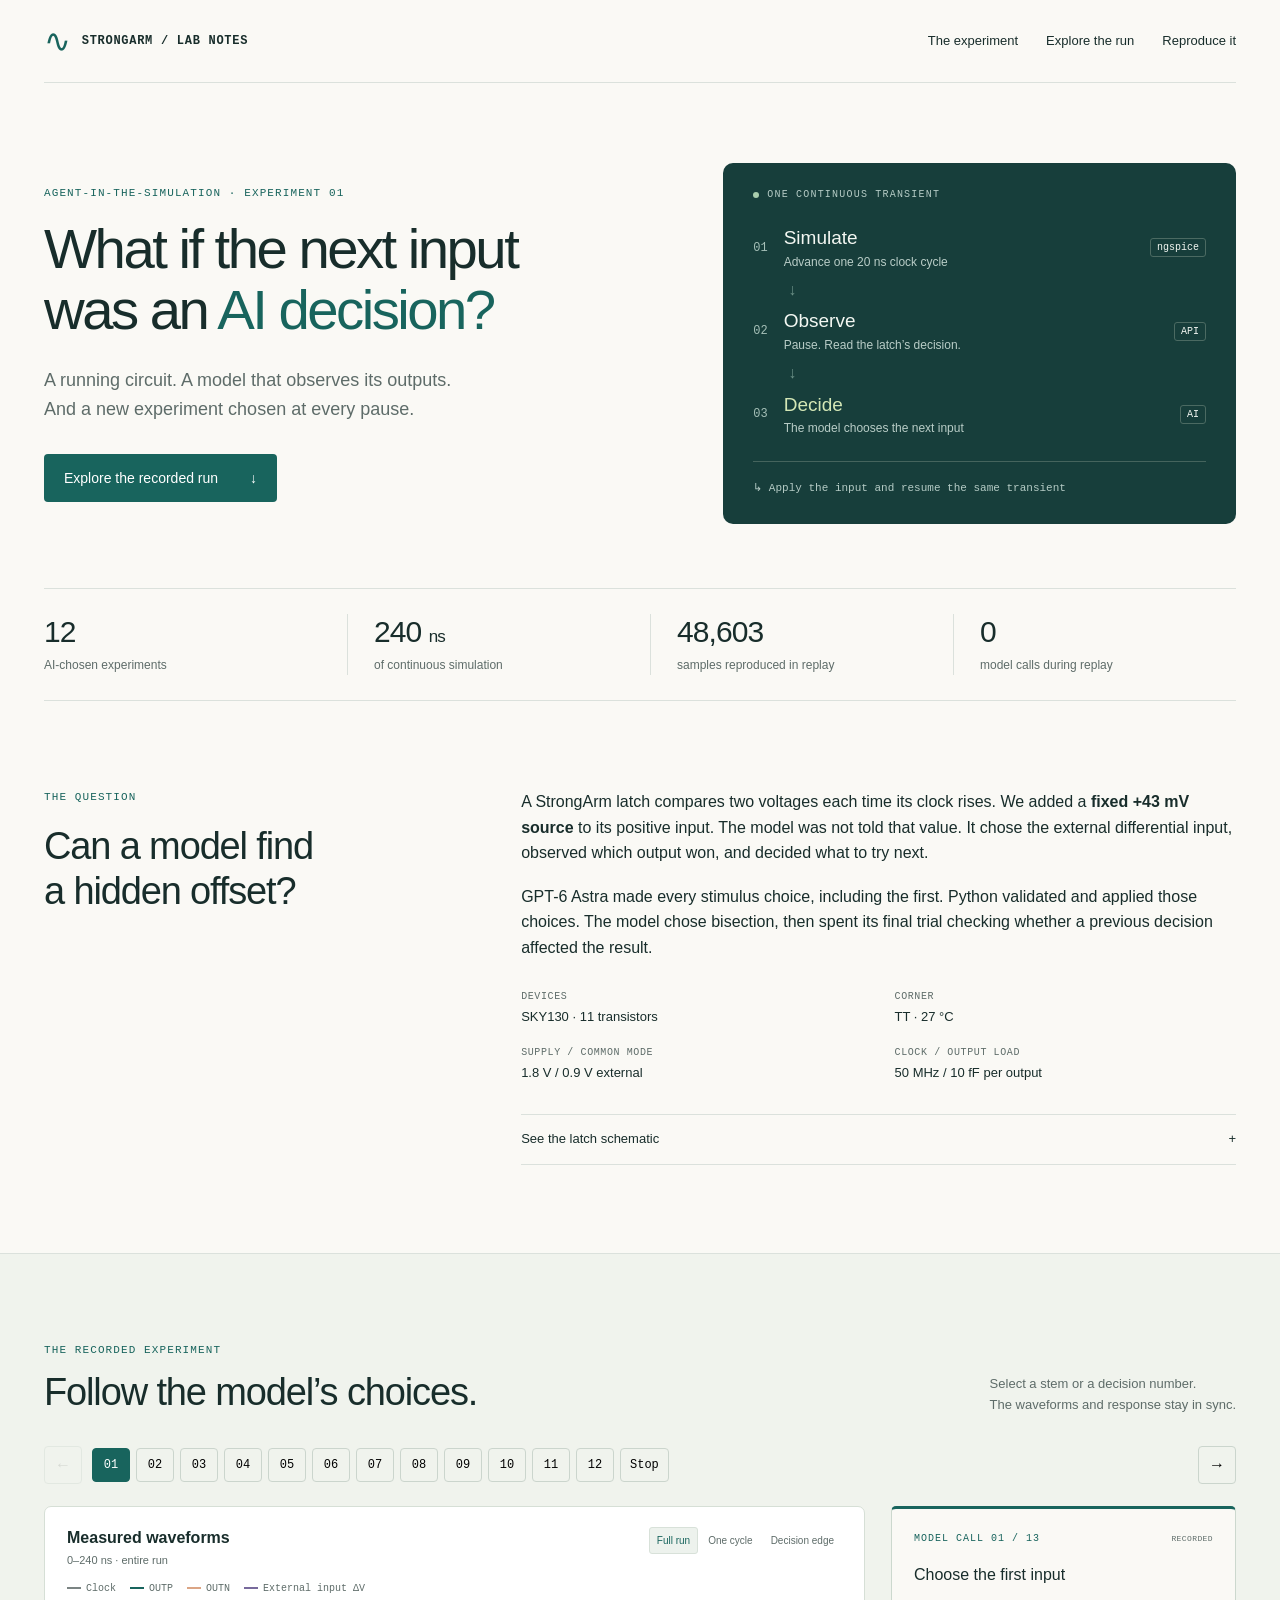
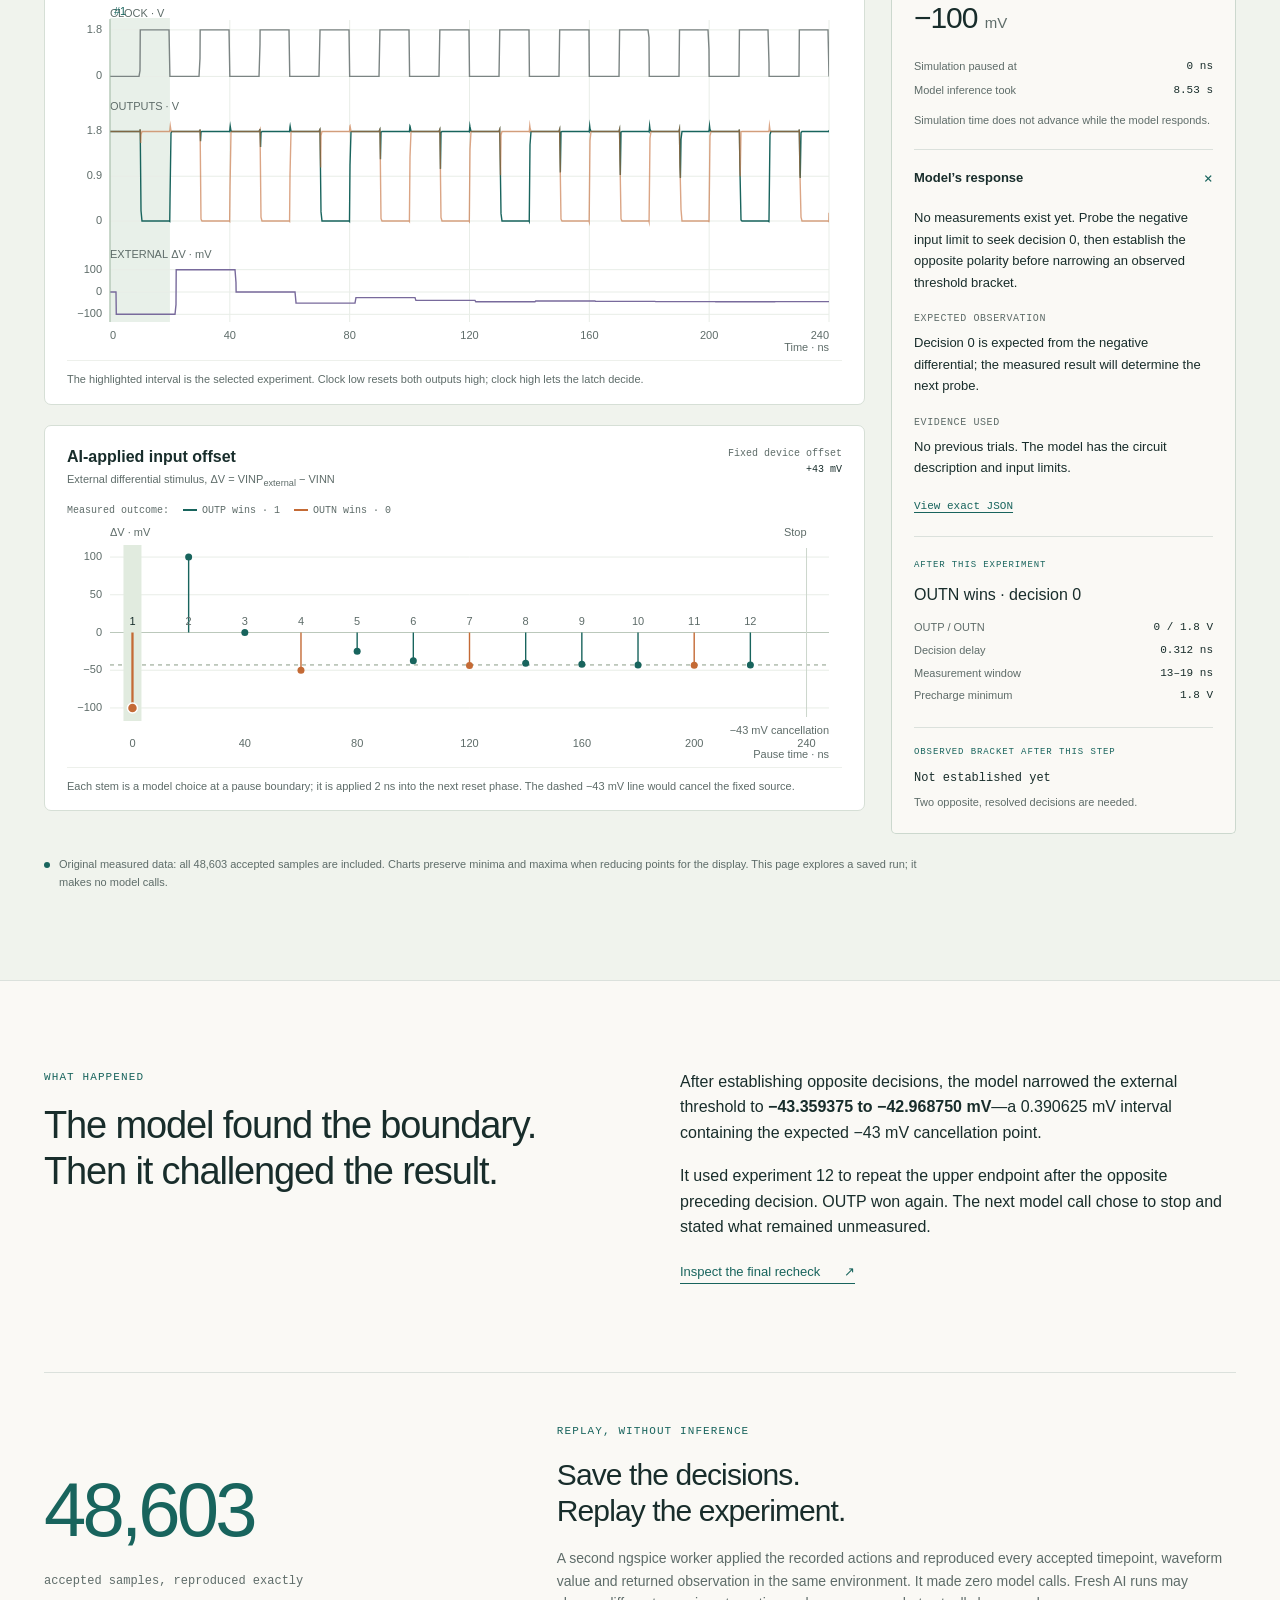
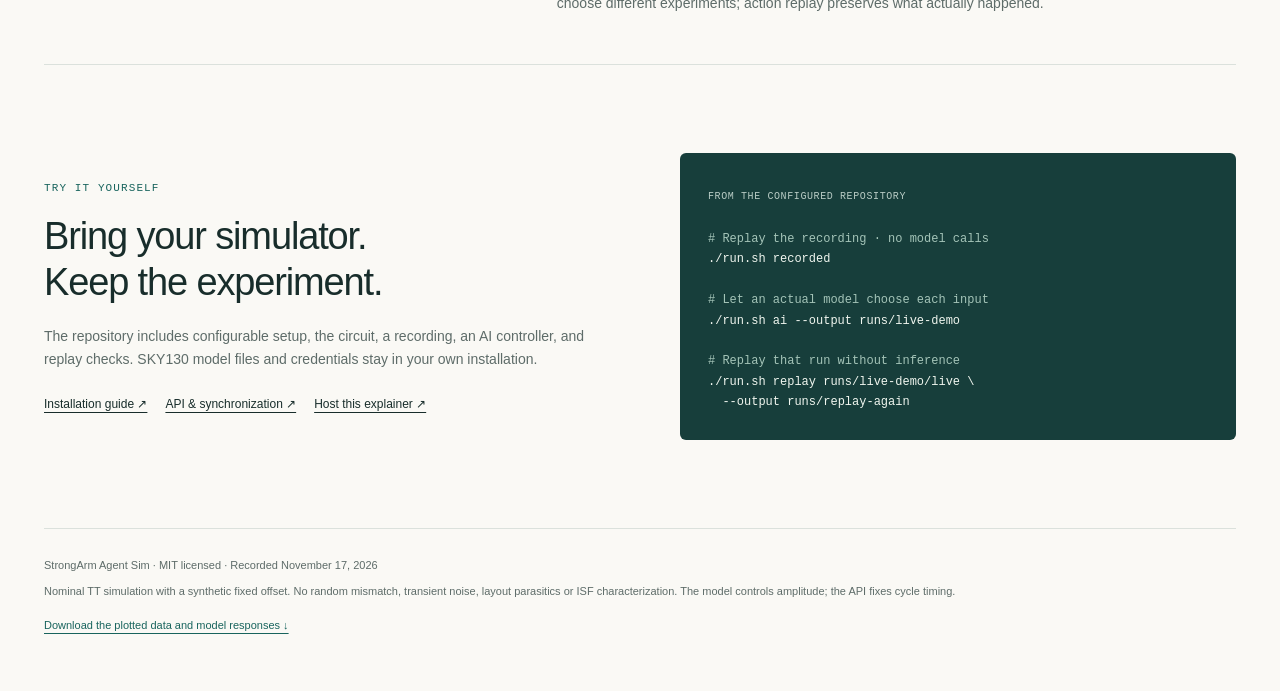
==== docs/index.html @ ea8eba16 "Add interactive GitHub Pages explainer for recorded AI experiment" ====
<!doctype html>
<html lang="en">
<head>
  <meta charset="utf-8">
  <meta name="viewport" content="width=device-width, initial-scale=1">
  <meta name="description" content="Explore a real AI-in-the-simulation experiment: a model chooses inputs for a SKY130 StrongArm latch, observes its outputs, and records every decision for exact replay.">
  <meta name="theme-color" content="#173e3b">
  <title>An agent inside the simulation · StrongArm experiment</title>
  <link rel="icon" href="data:,">
  <link rel="stylesheet" href="assets/explainer.css">
  <script defer src="assets/experiment.js"></script>
  <script defer src="assets/explainer.js"></script>
</head>
<body>
<a class="skip-link" href="#explore">Skip to the experiment</a>
<header class="masthead wrap">
  <a class="wordmark" href="#top"><span class="wordmark-symbol" aria-hidden="true">∿</span> STRONGARM / LAB NOTES</a>
  <nav aria-label="Main"><a href="#experiment">The experiment</a><a href="#explore">Explore the run</a><a href="#reproduce">Reproduce it</a></nav>
</header>
<main id="top">
  <section class="hero wrap" aria-labelledby="title">
    <div class="hero-copy">
      <p class="eyebrow">AGENT-IN-THE-SIMULATION · EXPERIMENT 01</p>
      <h1 id="title">What if the next input <br>was an <em>AI decision?</em></h1>
      <p class="lede">A running circuit. A model that observes its outputs.<br class="wide-only"> And a new experiment chosen at every pause.</p>
      <a class="button primary" href="#explore">Explore the recorded run <span aria-hidden="true">↓</span></a>
    </div>
    <figure class="loop-figure" aria-label="The experiment loop: simulate one clock cycle, observe the outputs, ask the AI for the next input, then resume the same simulation.">
      <div class="loop-top"><span class="dot"></span> ONE CONTINUOUS TRANSIENT</div>
      <div class="loop-node"><span class="step-number">01</span><div><strong>Simulate</strong><span>Advance one 20 ns clock cycle</span></div><span class="node-tag">ngspice</span></div>
      <div class="loop-connector" aria-hidden="true">↓</div>
      <div class="loop-node"><span class="step-number">02</span><div><strong>Observe</strong><span>Pause. Read the latch’s decision.</span></div><span class="node-tag">API</span></div>
      <div class="loop-connector" aria-hidden="true">↓</div>
      <div class="loop-node model-node"><span class="step-number">03</span><div><strong>Decide</strong><span>The model chooses the next input</span></div><span class="node-tag">AI</span></div>
      <div class="loop-return">↳ Apply the input and resume the same transient</div>
    </figure>
  </section>
  <div class="facts wrap" aria-label="Recorded experiment results">
    <div><strong>12</strong><span>AI-chosen experiments</span></div>
    <div><strong>240 <small>ns</small></strong><span>of continuous simulation</span></div>
    <div><strong>48,603</strong><span>samples reproduced in replay</span></div>
    <div><strong>0</strong><span>model calls during replay</span></div>
  </div>

  <section class="intro wrap section" id="experiment" aria-labelledby="experiment-title">
    <div><p class="eyebrow">THE QUESTION</p><h2 id="experiment-title">Can a model find <br>a hidden offset?</h2></div>
    <div class="intro-body">
      <p>A StrongArm latch compares two voltages each time its clock rises. We added a <strong>fixed +43 mV source</strong> to its positive input. The model was not told that value. It chose the external differential input, observed which output won, and decided what to try next.</p>
      <p>GPT-6 Astra made every stimulus choice, including the first. Python validated and applied those choices. The model chose bisection, then spent its final trial checking whether a previous decision affected the result.</p>
      <dl class="conditions"><div><dt>Devices</dt><dd>SKY130 · 11 transistors</dd></div><div><dt>Corner</dt><dd>TT · 27 °C</dd></div><div><dt>Supply / common mode</dt><dd>1.8 V / 0.9 V external</dd></div><div><dt>Clock / output load</dt><dd>50 MHz / 10 fF per output</dd></div></dl>
      <details class="circuit-disclosure"><summary>See the latch schematic <span aria-hidden="true">+</span></summary><img src="circuit.png" alt="The 11-transistor SKY130 StrongArm latch: differential input pair, clocked tail, cross-coupled regenerative devices and four precharge transistors." loading="lazy" width="1800" height="1178"><p class="caption">The +43 mV series source is added outside this core, at its positive input. It raises the actual input-pair common mode by 21.5 mV.</p></details>
    </div>
  </section>

  <section class="explorer section" id="explore" aria-labelledby="explore-title">
    <div class="wrap">
      <div class="section-heading"><div><p class="eyebrow">THE RECORDED EXPERIMENT</p><h2 id="explore-title">Follow the model’s choices.</h2></div><p class="section-note">Select a stem or a decision number. <br>The waveforms and response stay in sync.</p></div>
      <noscript><p class="notice">Enable JavaScript to explore the recorded waveforms and decisions. The experiment description and setup guide remain available without it.</p></noscript>
      <div id="data-error" class="notice" role="alert" hidden></div>
      <div class="decision-navigation" aria-label="Choose a model decision">
        <button id="previous" class="icon-button" type="button" aria-label="Previous decision">←</button>
        <div id="decision-buttons" class="decision-buttons"></div>
        <button id="next" class="icon-button" type="button" aria-label="Next decision">→</button>
      </div>
      <div class="explorer-grid">
        <div class="plots">
          <figure class="plot-panel">
            <div class="plot-heading"><div><h3>Measured waveforms</h3><p id="wave-range" class="plot-subtitle">0–240 ns · entire run</p></div><div class="segmented" role="group" aria-label="Waveform time range"><button type="button" data-view="run" aria-pressed="true">Full run</button><button type="button" data-view="cycle" aria-pressed="false">One cycle</button><button type="button" data-view="edge" aria-pressed="false">Decision edge</button></div></div>
            <div class="legend wave-legend"><span><i class="swatch clock"></i>Clock</span><span><i class="swatch positive"></i>OUTP</span><span title="40% transparency"><i class="swatch negative"></i>OUTN</span><span><i class="swatch input"></i>External input ΔV</span></div>
            <div class="canvas-box"><canvas id="waveforms" role="img" aria-label="Measured clock, complementary output voltages and external differential input versus simulation time"></canvas><output id="wave-cursor" class="chart-tooltip" hidden></output></div>
            <figcaption id="wave-caption">The highlighted interval is the selected experiment. Clock low resets both outputs high; clock high lets the latch decide.</figcaption>
          </figure>
          <figure class="plot-panel stem-panel">
            <div class="plot-heading"><div><h3>AI-applied input offset</h3><p class="plot-subtitle">External differential stimulus, ΔV = VINP<sub>external</sub> − VINN</p></div><span class="fixed-offset">Fixed device offset <strong>+43 mV</strong></span></div>
            <div class="legend"><span>Measured outcome:</span><span><i class="swatch positive"></i>OUTP wins · 1</span><span><i class="swatch negative"></i>OUTN wins · 0</span></div>
            <div class="canvas-box"><canvas id="stems" role="img" aria-label="Stem plot of the AI-chosen external differential input in millivolts at each simulation-time decision boundary"></canvas><output id="stem-cursor" class="chart-tooltip" hidden></output></div>
            <figcaption>Each stem is a model choice at a pause boundary; it is applied 2 ns into the next reset phase. The dashed −43 mV line would cancel the fixed source.</figcaption>
          </figure>
        </div>
        <aside class="response-panel" aria-labelledby="response-heading">
          <div class="response-top"><span class="eyebrow" id="call-number">MODEL CALL 01 / 13</span><span class="recorded-label">RECORDED</span></div>
          <h3 id="response-heading">Choose the first input</h3>
          <p class="chosen-value" id="chosen-value">−100 <span>mV</span></p>
          <dl class="timing"><div><dt>Simulation paused at</dt><dd id="paused-time">0 ns</dd></div><div><dt>Model inference took</dt><dd id="inference-time">8.53 s</dd></div></dl>
          <p class="pause-note">Simulation time does not advance while the model responds.</p>
          <details class="model-disclosure" id="model-disclosure" open>
            <summary>Model’s response <span aria-hidden="true">+</span></summary>
            <div class="model-copy"><p id="model-explanation"></p><h4>Expected observation</h4><p id="expected-observation"></p><h4>Evidence used</h4><p id="evidence-used"></p><details class="raw-disclosure"><summary>View exact JSON</summary><pre id="raw-response"></pre></details></div>
          </details>
          <div class="outcome"><p class="eyebrow" id="outcome-label">AFTER THIS EXPERIMENT</p><p id="outcome-title"></p><dl id="outcome-metrics"></dl></div>
          <div class="bracket"><p class="eyebrow">OBSERVED BRACKET AFTER THIS STEP</p><strong id="bracket-value">Not established yet</strong><p id="bracket-width"></p></div>
        </aside>
      </div>
      <p id="selection-announcement" class="sr-only" aria-live="polite"></p>
      <div class="plot-footnote"><span class="status-dot" aria-hidden="true"></span><p>Original measured data: all 48,603 accepted samples are included. Charts preserve minima and maxima when reducing points for the display. This page explores a saved run; it makes no model calls.</p></div>
    </div>
  </section>

  <section class="takeaway wrap section" aria-labelledby="takeaway-title">
    <div><p class="eyebrow">WHAT HAPPENED</p><h2 id="takeaway-title">The model found the boundary. <br>Then it challenged the result.</h2></div>
    <div><p>After establishing opposite decisions, the model narrowed the external threshold to <strong>−43.359375 to −42.968750 mV</strong>—a 0.390625 mV interval containing the expected −43 mV cancellation point.</p><p>It used experiment 12 to repeat the upper endpoint after the opposite preceding decision. OUTP won again. The next model call chose to stop and stated what remained unmeasured.</p><a class="text-link" id="show-recheck" href="#explore">Inspect the final recheck <span aria-hidden="true">↗</span></a></div>
  </section>
  <section class="replay-section wrap" aria-labelledby="replay-title"><div class="replay-number">48,603<span>accepted samples, reproduced exactly</span></div><div><p class="eyebrow">REPLAY, WITHOUT INFERENCE</p><h2 id="replay-title">Save the decisions. <br>Replay the experiment.</h2><p>A second ngspice worker applied the recorded actions and reproduced every accepted timepoint, waveform value and returned observation in the same environment. It made zero model calls. Fresh AI runs may choose different experiments; action replay preserves what actually happened.</p></div></section>
  <section class="reproduce wrap section" id="reproduce" aria-labelledby="reproduce-title"><div><p class="eyebrow">TRY IT YOURSELF</p><h2 id="reproduce-title">Bring your simulator. <br>Keep the experiment.</h2><p>The repository includes configurable setup, the circuit, a recording, an AI controller, and replay checks. SKY130 model files and credentials stay in your own installation.</p><div class="resource-links"><a href="setup.md">Installation guide ↗</a><a href="architecture.md">API &amp; synchronization ↗</a><a href="pages.md">Host this explainer ↗</a></div></div><div class="code-card"><span>From the configured repository</span><pre><code><span class="code-comment"># Replay the recording · no model calls</span>
./run.sh recorded

<span class="code-comment"># Let an actual model choose each input</span>
./run.sh ai --output runs/live-demo

<span class="code-comment"># Replay that run without inference</span>
./run.sh replay runs/live-demo/live \
  --output runs/replay-again</code></pre></div></section>
  <footer class="wrap"><p>StrongArm Agent Sim · MIT licensed · Recorded November 17, 2026</p><p>Nominal TT simulation with a synthetic fixed offset. No random mismatch, transient noise, layout parasitics or ISF characterization. The model controls amplitude; the API fixes cycle timing.</p><button id="download-data" type="button" class="text-button">Download the plotted data and model responses ↓</button></footer>
</main>
</body>
</html>
---- docs/assets/explainer.css ----
:root{color-scheme:light;--paper:#faf9f5;--ink:#182d2b;--muted:#5e6c69;--rule:#dbe1dc;--green:#18645d;--green-light:#e8f0e9;--orange:#c46a35;--purple:#786a9c;--clock:#7b8483;--white:#fff;--mono:ui-monospace,SFMono-Regular,Consolas,"Liberation Mono",monospace;--sans:Inter,-apple-system,BlinkMacSystemFont,"Segoe UI",sans-serif}
*{box-sizing:border-box}html{scroll-behavior:smooth;scroll-padding-top:24px}body{margin:0;background:var(--paper);color:var(--ink);font:16px/1.6 var(--sans)}button,a,input,summary{-webkit-tap-highlight-color:transparent}a{color:inherit;text-underline-offset:4px}button,summary{cursor:pointer}button{font:inherit}button:disabled{cursor:default;opacity:.35}button:focus-visible,a:focus-visible,summary:focus-visible{outline:3px solid var(--orange);outline-offset:4px}.wrap{width:min(1280px,calc(100% - 88px));margin:auto}.section{padding-block:88px}.masthead{display:flex;align-items:center;justify-content:space-between;gap:25px;padding-block:25px;border-bottom:1px solid var(--rule)}.wordmark{display:flex;align-items:center;gap:10px;text-decoration:none;font:600 12px var(--mono);letter-spacing:.06em}.wordmark-symbol{font:32px/1 var(--sans);color:var(--green)}nav{display:flex;gap:28px;font-size:13px}nav a{text-decoration:none}nav a:hover{color:var(--green);text-decoration:underline}.hero{display:grid;grid-template-columns:1.2fr 1fr;gap:64px;align-items:center;padding-block:80px 64px}.eyebrow{font:11px/1.5 var(--mono);letter-spacing:.1em;color:var(--green);margin:0 0 18px}.hero h1{font-size:clamp(38px,4.4vw,66px);font-weight:500;line-height:1.08;letter-spacing:-.045em;margin:0}.hero h1 em{font-style:normal;color:var(--green)}.lede{font-size:18px;line-height:1.6;color:var(--muted);margin:25px 0 30px}.button{display:inline-flex;align-items:center;gap:32px;text-decoration:none;padding:13px 20px;border-radius:4px;font-size:14px}.primary{background:var(--green);color:var(--white)}.primary:hover{background:#104d48}.loop-figure{margin:0;background:#173e3b;color:#f3f7f2;padding:26px 30px;border-radius:10px}.loop-top{font:10px var(--mono);letter-spacing:.12em;color:#b5cbc5;margin-bottom:24px;display:flex;align-items:center;gap:8px}.dot,.status-dot{display:inline-block;width:6px;height:6px;background:#a9ceae;border-radius:50%;flex-shrink:0}.loop-node{display:flex;align-items:center;gap:16px}.step-number{font:12px var(--mono);color:#a5bfb7}.loop-node strong{font-size:19px;font-weight:500;display:block;line-height:1.5}.loop-node div>span{font-size:12px;color:#b9cdc7;display:block}.node-tag{font:10px var(--mono);margin-left:auto;border:1px solid #4b6a62;border-radius:3px;padding:3px 6px}.loop-connector{color:#6c9187;margin:5px 0 5px 35px}.model-node strong{color:#d4e7b6}.loop-return{font:11px/1.6 var(--mono);color:#b5cbc5;margin-top:23px;padding-top:18px;border-top:1px solid #45645d}.facts{display:grid;grid-template-columns:repeat(4,1fr);border-block:1px solid var(--rule);padding-block:25px;gap:20px}.facts>div{padding-inline:26px;border-left:1px solid var(--rule)}.facts>div:first-child{padding-left:0;border-left:0}.facts strong{font-weight:500;font-size:30px;line-height:1.2;letter-spacing:-.03em;font-variant-numeric:tabular-nums}.facts small{font-size:17px;font-weight:400}.facts span{display:block;font-size:12px;color:var(--muted);margin-top:6px}.intro{display:grid;grid-template-columns:1fr 1.8fr;gap:80px}h2{font-size:clamp(28px,3vw,38px);line-height:1.2;font-weight:500;letter-spacing:-.03em;margin:0}p{margin:0 0 18px}.intro-body>p{max-width:760px}.intro-body strong,.takeaway strong{font-weight:600}.conditions{display:grid;grid-template-columns:1fr 1fr;gap:20px 32px;margin:30px 0}.conditions dt{font:10px var(--mono);letter-spacing:.06em;text-transform:uppercase;color:var(--muted)}.conditions dd{margin:5px 0 0;font-size:13px}.circuit-disclosure{border-top:1px solid var(--rule);border-bottom:1px solid var(--rule)}summary{list-style:none}summary::-webkit-details-marker{display:none}.circuit-disclosure summary{display:flex;justify-content:space-between;align-items:center;padding-block:14px;font-size:13px}.circuit-disclosure img{width:100%;height:auto;background:white;display:block}.caption{font-size:12px;color:var(--muted);margin:16px 0}details[open]>summary>span:last-child{transform:rotate(45deg)}.explorer{background:#f0f3ed;border-block:1px solid var(--rule)}.section-heading{display:flex;align-items:end;justify-content:space-between;gap:20px;margin-bottom:30px}.section-heading .eyebrow{margin-bottom:12px}.section-note{font-size:13px;color:var(--muted);margin:0}.decision-navigation{display:flex;gap:10px;align-items:center;margin-bottom:22px}.icon-button{width:38px;height:38px;flex-shrink:0;background:none;border:1px solid #cbd5cd;border-radius:4px}.decision-buttons{display:flex;flex-wrap:wrap;gap:6px;flex:1}.decision-buttons button{height:34px;min-width:38px;padding:0 9px;background:transparent;border:1px solid #cbd5cd;border-radius:4px;font:12px var(--mono)}.decision-buttons button[aria-pressed=true]{background:var(--green);border-color:var(--green);color:white}.decision-buttons button:hover:not([aria-pressed=true]){background:#e0e8df}.explorer-grid{display:grid;grid-template-columns:minmax(0,1fr) 345px;gap:26px;align-items:start}.plots{min-width:0;display:flex;flex-direction:column;gap:20px}.plot-panel{background:var(--white);border:1px solid #d6dfd6;border-radius:7px;padding:20px 22px 15px;margin:0;min-width:0}.plot-heading{display:flex;justify-content:space-between;align-items:start;gap:16px;margin-bottom:14px}.plot-heading h3{font-size:16px;font-weight:600;line-height:1.4;margin:0 0 3px}.plot-subtitle{font-size:11px;color:var(--muted);margin:0;line-height:1.5}.segmented{display:flex;gap:2px;flex-wrap:wrap;justify-content:flex-end;max-width:225px}.segmented button{font-size:10px;line-height:1.5;padding:5px 7px;white-space:nowrap;border:1px solid transparent;border-radius:3px;color:var(--muted);background:transparent}.segmented button[aria-pressed=true]{background:#edf2ed;border-color:#d8e1d9;color:var(--green)}.legend{display:flex;gap:14px;flex-wrap:wrap;font:10px var(--mono);color:var(--muted);margin-bottom:8px}.legend>span{display:flex;align-items:center;gap:5px}.swatch{display:inline-block;width:14px;height:2px}.swatch.clock{background:var(--clock)}.swatch.positive{background:var(--green)}.swatch.negative{background:var(--orange)}.swatch.input{background:var(--purple)}.canvas-box{position:relative;min-width:0}canvas{width:100%;display:block;touch-action:pan-y}#waveforms{height:350px}#stems{height:235px}.chart-tooltip{position:absolute;z-index:3;pointer-events:none;background:#183d38;color:white;padding:8px 10px;border-radius:4px;max-width:245px;white-space:pre-line;font:11px/1.5 var(--mono);box-shadow:0 3px 12px #183d3820}figcaption{font-size:11px;line-height:1.6;color:var(--muted);border-top:1px solid #edf0eb;padding-top:10px;margin-top:8px}.fixed-offset{font:10px/1.6 var(--mono);text-align:right;color:var(--muted);white-space:nowrap}.fixed-offset strong{display:block;color:var(--ink);font-weight:500}.response-panel{background:var(--paper);border:1px solid #ccd8ce;border-top:3px solid var(--green);border-radius:5px;padding:22px;min-width:0;position:sticky;top:22px}.response-top{display:flex;justify-content:space-between;gap:12px;align-items:center;margin-bottom:18px}.response-top .eyebrow{font-size:10px;margin:0}.recorded-label{font:8px var(--mono);color:var(--muted);letter-spacing:.05em}.response-panel>h3{font-size:16px;line-height:1.4;font-weight:500;margin:0 0 14px}.chosen-value{font-size:30px;line-height:1.2;font-weight:500;letter-spacing:-.035em;font-variant-numeric:tabular-nums;margin:0 0 22px}.chosen-value span{font-size:15px;color:var(--muted);font-weight:400;letter-spacing:0}.timing{margin:0}.timing>div{display:flex;justify-content:space-between;gap:10px;margin:6px 0;font-size:11px}.timing dt{color:var(--muted)}.timing dd{margin:0;font-family:var(--mono);white-space:nowrap}.pause-note{font-size:11px;line-height:1.6;color:var(--muted);margin:12px 0 20px}.model-disclosure{border-block:1px solid var(--rule)}.model-disclosure>summary{padding:15px 0;font-size:13px;font-weight:600;display:flex;justify-content:space-between;align-items:center}.model-disclosure>summary span{font-weight:400;font-size:17px;color:var(--green)}.model-copy{font-size:13px;line-height:1.65;padding-bottom:18px}.model-copy p{margin:0 0 16px}.model-copy h4{font:10px var(--mono);color:var(--muted);text-transform:uppercase;letter-spacing:.06em;margin:20px 0 8px}.raw-disclosure summary{font:11px var(--mono);text-decoration:underline;text-underline-offset:3px;color:var(--green);padding-block:6px}.raw-disclosure pre{font:10px/1.6 var(--mono);white-space:pre-wrap;overflow-wrap:anywhere;background:#eaf0e8;padding:12px;border-radius:3px;margin:10px 0 0}.outcome{padding-top:22px}.outcome .eyebrow,.bracket .eyebrow{font-size:9px;margin-bottom:9px}.outcome>p:not(.eyebrow){font-size:16px;font-weight:500;margin-bottom:12px}.outcome dl{font-size:11px;margin:0;display:grid;gap:5px}.outcome dl>div{display:flex;justify-content:space-between;gap:8px}.outcome dt{color:var(--muted)}.outcome dd{font-family:var(--mono);margin:0}.bracket{border-top:1px solid var(--rule);padding-top:18px;margin-top:22px}.bracket strong{display:block;font:12px/1.7 var(--mono)}.bracket>p:last-child{color:var(--muted);font-size:11px;margin:5px 0 0}.plot-footnote{display:flex;align-items:start;gap:9px;color:var(--muted);font-size:11px;max-width:900px;margin-top:22px}.plot-footnote .status-dot{margin-top:6px;background:var(--green)}.plot-footnote p{margin:0}.takeaway{display:grid;grid-template-columns:1fr 1fr;gap:80px}.takeaway p:not(.eyebrow){font-size:16px}.text-link{text-decoration:none;font-size:13px;color:var(--green);border-bottom:1px solid var(--green);padding-bottom:4px}.text-link span{margin-left:20px}.replay-section{display:grid;grid-template-columns:1fr 1.5fr;gap:60px;border-block:1px solid var(--rule);padding-block:50px;align-items:center}.replay-number{font-size:clamp(48px,6vw,76px);font-weight:500;letter-spacing:-.05em;color:var(--green)}.replay-number span{display:block;font:12px var(--mono);letter-spacing:0;color:var(--muted);margin-top:4px}.replay-section h2{font-size:30px;margin-bottom:18px}.replay-section p:last-child{color:var(--muted);font-size:14px;margin:0}.reproduce{display:grid;grid-template-columns:1fr 1fr;gap:80px;align-items:center}.reproduce h2{margin-bottom:20px}.reproduce p:not(.eyebrow){font-size:14px;color:var(--muted)}.resource-links{display:flex;flex-wrap:wrap;gap:18px;font-size:12px;margin-top:25px}.code-card{background:#173e3b;color:#f0f6ef;padding:28px;border-radius:6px;min-width:0}.code-card>span{font:10px var(--mono);color:#b9ccc5;text-transform:uppercase;letter-spacing:.06em}.code-card pre{font:12px/1.7 var(--mono);margin:22px 0 0;white-space:pre-wrap;overflow-wrap:anywhere}.code-comment{color:#a4c4b8}footer{border-top:1px solid var(--rule);padding-block:28px 40px;font-size:11px;color:var(--muted)}footer p{margin-bottom:8px;max-width:960px}.text-button{border:0;background:none;padding:8px 0;color:var(--green);text-decoration:underline;text-underline-offset:4px;font-size:11px}.notice{background:#f6e5d6;padding:16px;border-radius:4px;margin-bottom:20px}.skip-link{position:absolute;top:-100px;left:20px;padding:10px;background:white;z-index:9}.skip-link:focus{top:10px}.sr-only{position:absolute;width:1px;height:1px;padding:0;margin:-1px;overflow:hidden;clip:rect(0,0,0,0);white-space:nowrap;border:0}
@media(min-width:1500px){.hero h1{font-size:66px}}
@media(max-width:1100px){.wrap{width:calc(100% - 56px)}.hero{gap:38px}.hero h1{font-size:48px}.explorer-grid{grid-template-columns:minmax(0,1fr) 305px;gap:18px}.plot-panel{padding:17px 16px 13px}.plot-heading{flex-wrap:wrap;gap:10px}.segmented{max-width:none;justify-content:start}.response-panel{padding:18px}.intro,.takeaway,.reproduce{gap:45px}.facts>div{padding-inline:18px}}
@media(max-width:860px){.hero{grid-template-columns:1fr 1fr;gap:28px;padding-block:55px}.hero h1{font-size:40px}.hero h1 br{display:none}.lede{font-size:16px}.loop-figure{padding:22px}.loop-node{gap:10px}.node-tag{display:none}.loop-node strong{font-size:17px}.explorer-grid{grid-template-columns:1fr}.response-panel{position:static;display:block}.model-copy{max-width:740px}.chosen-value{font-size:32px}.timing{max-width:360px}.outcome dl{max-width:360px}.facts strong{font-size:25px}.intro{grid-template-columns:1fr 1.6fr;gap:35px}.section{padding-block:64px}.replay-section{gap:35px}.section-note{max-width:240px}.wide-only{display:none}.stem-panel .plot-heading{flex-wrap:nowrap}}
@media(max-width:600px){.wrap{width:calc(100% - 32px)}.masthead{padding-block:19px}.wordmark{font-size:10px}.masthead nav{display:none}.hero{grid-template-columns:1fr;padding-block:42px;gap:30px}.hero h1{font-size:43px;max-width:470px}.hero h1 br{display:block}.lede{font-size:16px}.eyebrow{font-size:10px;margin-bottom:14px}.loop-figure{padding:24px}.node-tag{display:block}.loop-node strong{font-size:18px}.facts{grid-template-columns:1fr 1fr;gap:22px 15px;padding-block:25px}.facts>div{padding-left:15px}.facts>div:nth-child(odd){border-left:none;padding-left:0}.facts strong{font-size:30px}.facts span{font-size:11px}.intro,.takeaway,.replay-section,.reproduce{grid-template-columns:1fr;gap:26px}.intro h2 br,.takeaway h2 br{display:none}.section{padding-block:52px}.conditions{gap:18px;font-size:12px}.section-heading{display:block;margin-bottom:23px}.section-note{margin-top:15px;max-width:none}.section-note br{display:none}.decision-navigation{gap:6px;align-items:start}.decision-buttons{gap:5px}.decision-buttons button{height:36px;min-width:34px;padding:0 7px}.icon-button{height:36px;width:30px}.plot-panel{padding:16px 11px 12px}.plot-heading{gap:8px}.plot-heading h3{font-size:15px}.legend{gap:11px;font-size:9px}.segmented button{font-size:11px;padding:6px}.fixed-offset{font-size:9px;white-space:normal;max-width:90px}.plot-subtitle{font-size:10px}.response-panel{padding:22px}.response-top .eyebrow{font-size:10px}.model-copy{font-size:14px}.model-copy h4{font-size:11px}.timing>div,.pause-note,.outcome dl,.bracket>p:last-child{font-size:12px}.outcome .eyebrow,.bracket .eyebrow{font-size:10px}.raw-disclosure pre{font-size:11px}.replay-section{padding-block:35px}.replay-number{font-size:58px}.reproduce{gap:25px}.code-card{padding:22px}.code-card pre{font-size:11px}.resource-links{gap:15px}.plot-footnote{font-size:11px}.button{gap:25px}}
@media(prefers-reduced-motion:reduce){html{scroll-behavior:auto}}
/* OUTN stays visible at 40% transparency, matching the waveform stroke. */
.wave-legend .swatch.negative{opacity:.6}
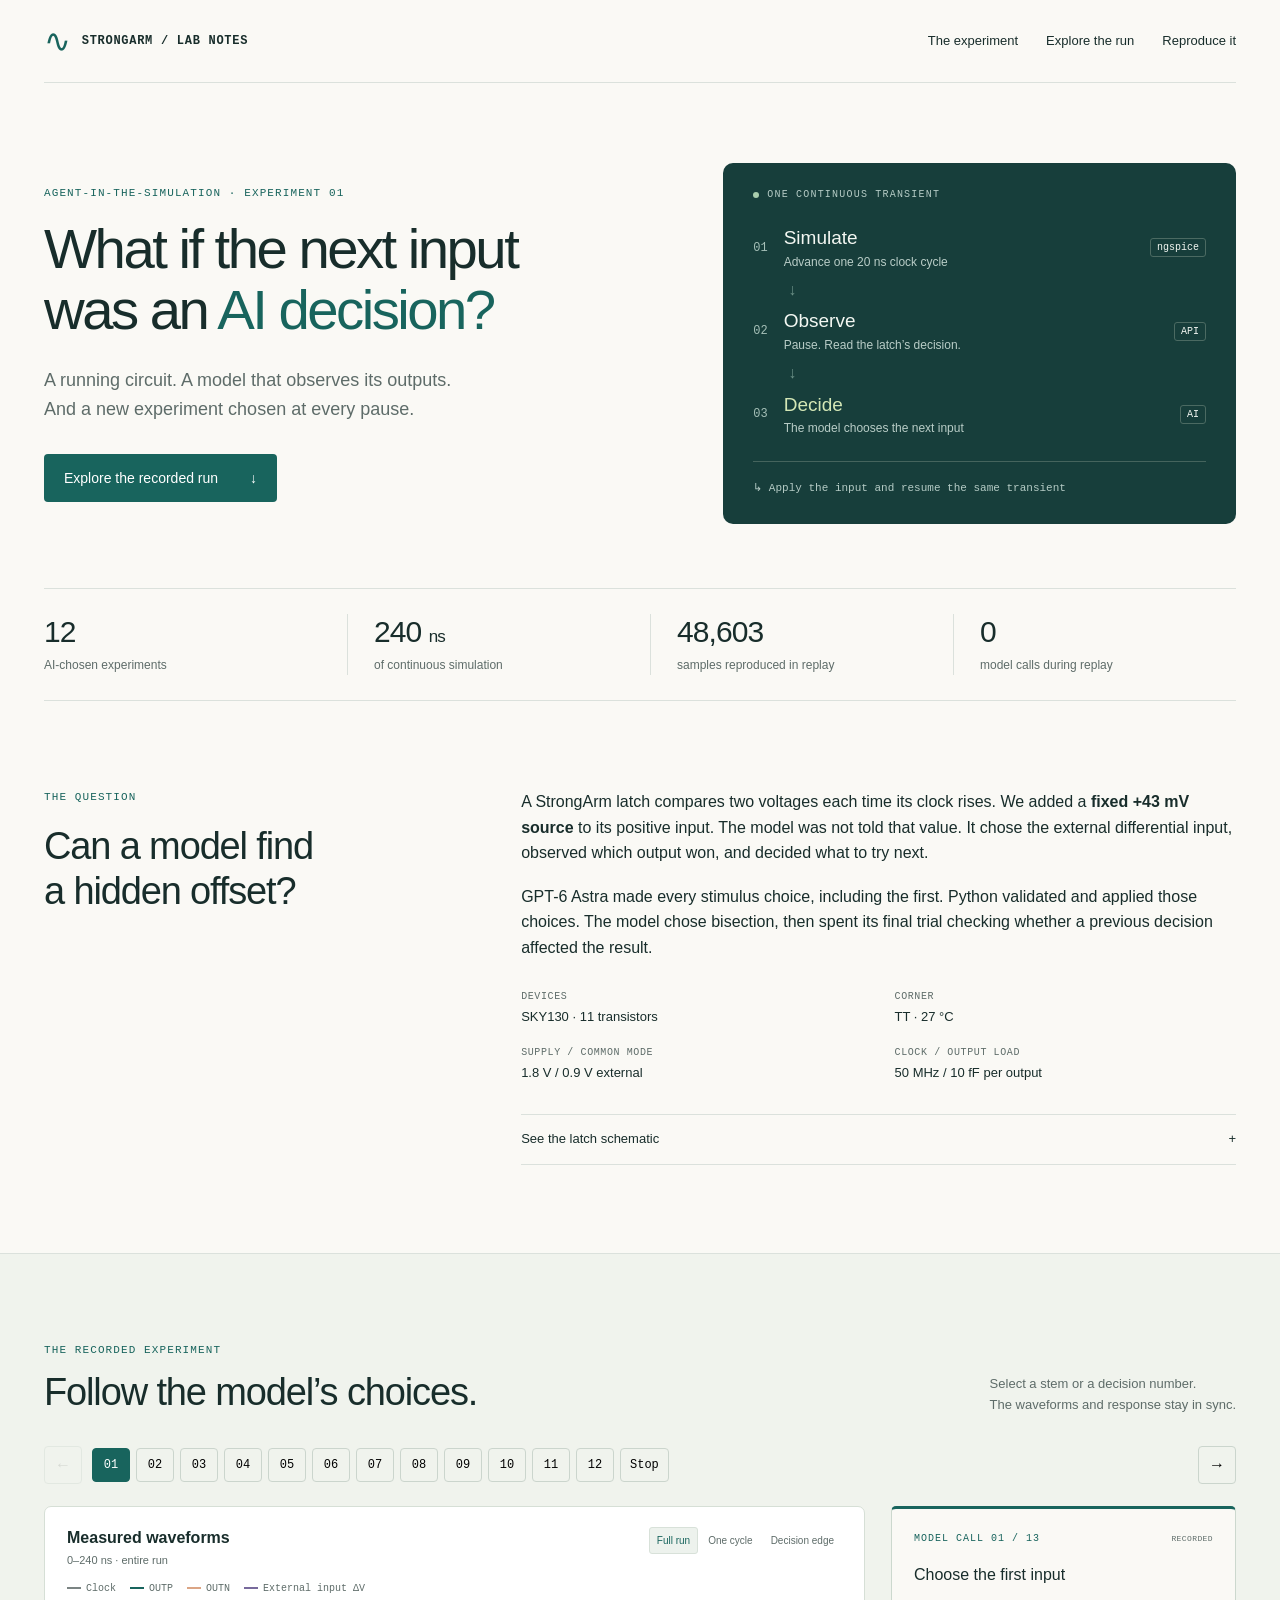
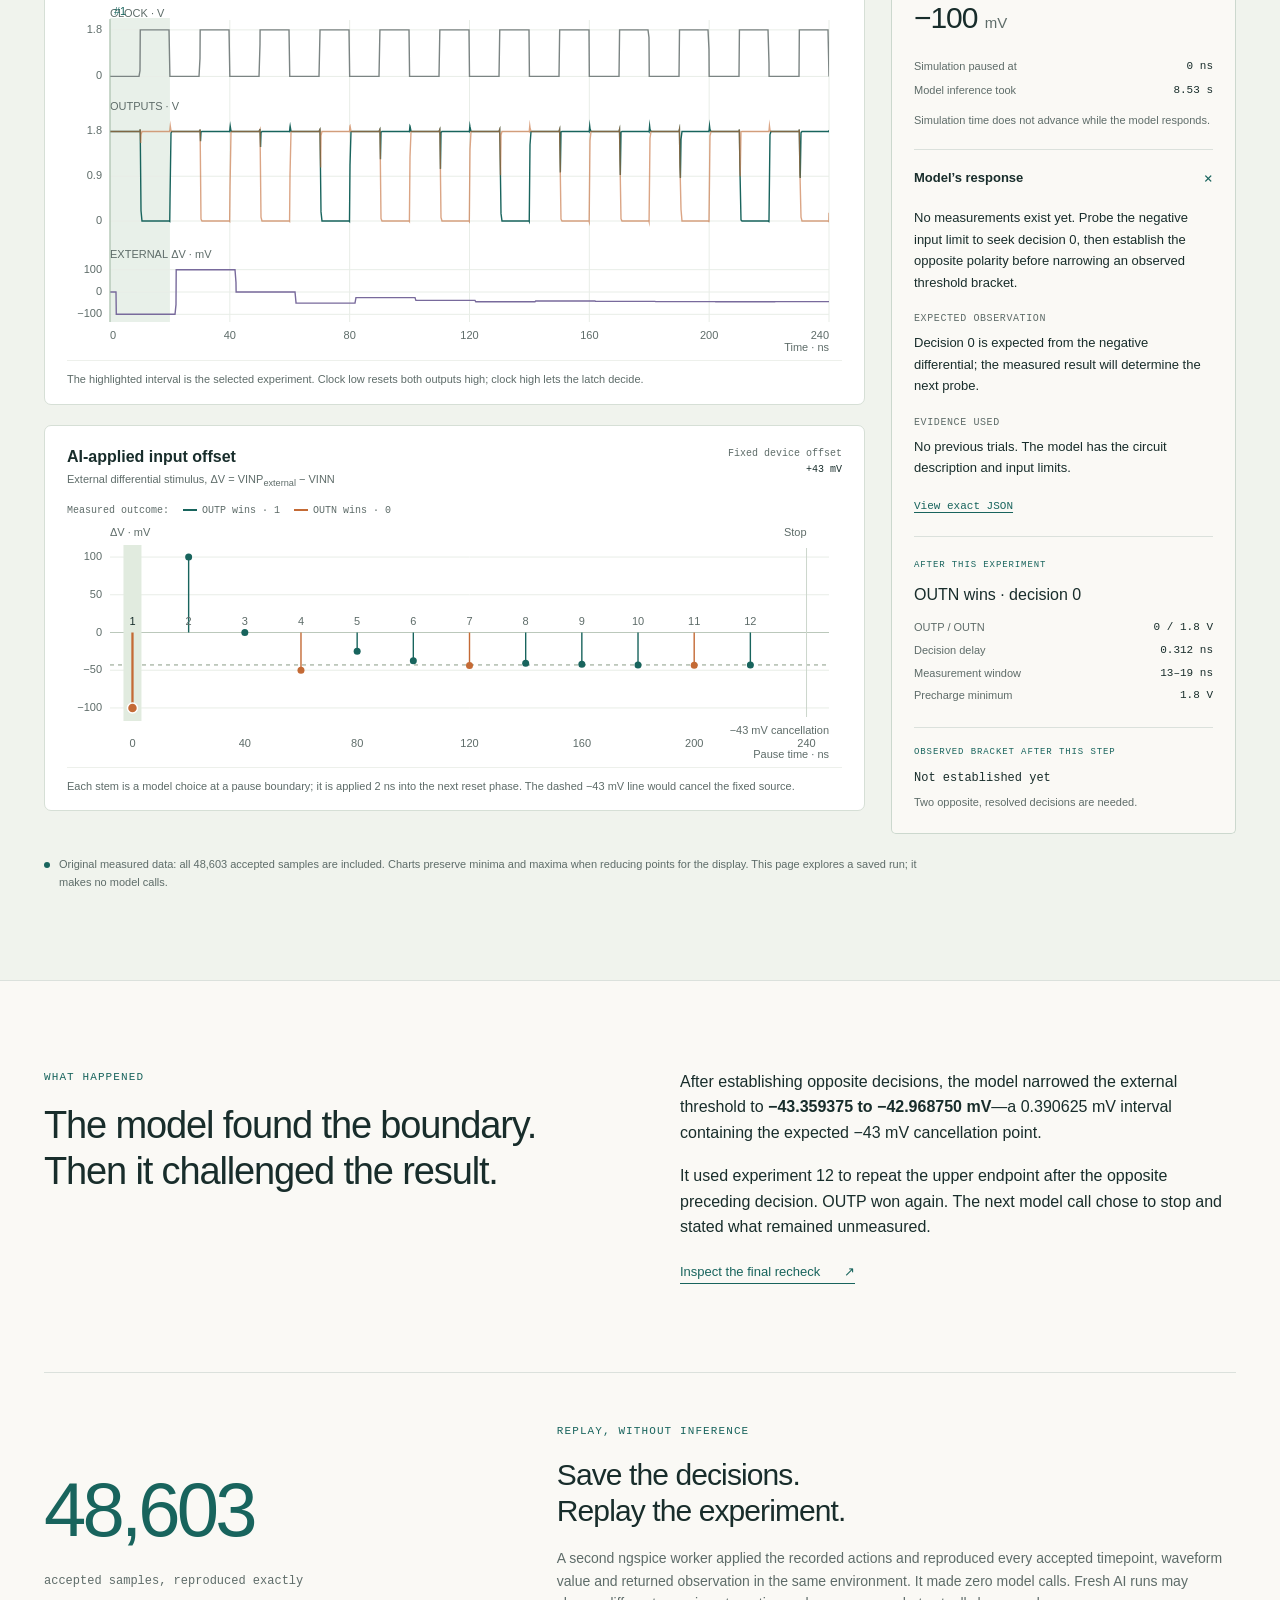
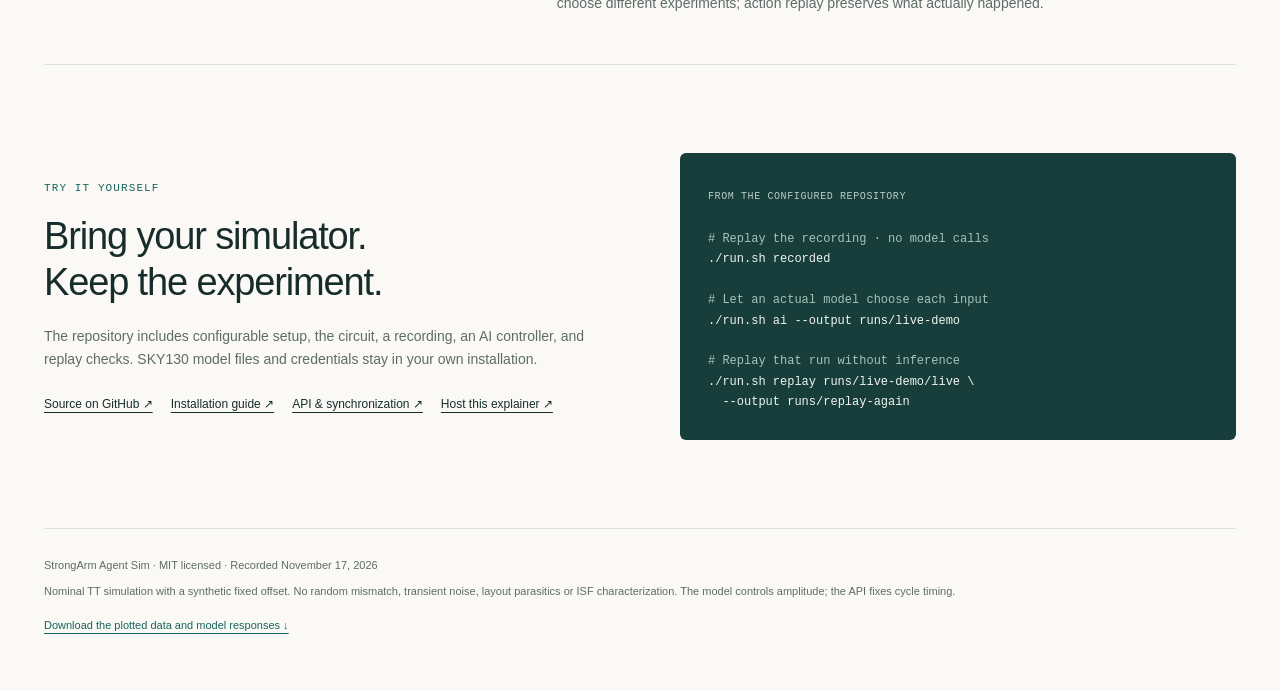
==== commit 03c4b831: "Link the published repository and GitHub Pages explainer" ====
--- a/docs/index.html
+++ b/docs/index.html
@@ -101,7 +101,7 @@
     <div><p>After establishing opposite decisions, the model narrowed the external threshold to <strong>−43.359375 to −42.968750 mV</strong>—a 0.390625 mV interval containing the expected −43 mV cancellation point.</p><p>It used experiment 12 to repeat the upper endpoint after the opposite preceding decision. OUTP won again. The next model call chose to stop and stated what remained unmeasured.</p><a class="text-link" id="show-recheck" href="#explore">Inspect the final recheck <span aria-hidden="true">↗</span></a></div>
   </section>
   <section class="replay-section wrap" aria-labelledby="replay-title"><div class="replay-number">48,603<span>accepted samples, reproduced exactly</span></div><div><p class="eyebrow">REPLAY, WITHOUT INFERENCE</p><h2 id="replay-title">Save the decisions. <br>Replay the experiment.</h2><p>A second ngspice worker applied the recorded actions and reproduced every accepted timepoint, waveform value and returned observation in the same environment. It made zero model calls. Fresh AI runs may choose different experiments; action replay preserves what actually happened.</p></div></section>
-  <section class="reproduce wrap section" id="reproduce" aria-labelledby="reproduce-title"><div><p class="eyebrow">TRY IT YOURSELF</p><h2 id="reproduce-title">Bring your simulator. <br>Keep the experiment.</h2><p>The repository includes configurable setup, the circuit, a recording, an AI controller, and replay checks. SKY130 model files and credentials stay in your own installation.</p><div class="resource-links"><a href="setup.md">Installation guide ↗</a><a href="architecture.md">API &amp; synchronization ↗</a><a href="pages.md">Host this explainer ↗</a></div></div><div class="code-card"><span>From the configured repository</span><pre><code><span class="code-comment"># Replay the recording · no model calls</span>
+  <section class="reproduce wrap section" id="reproduce" aria-labelledby="reproduce-title"><div><p class="eyebrow">TRY IT YOURSELF</p><h2 id="reproduce-title">Bring your simulator. <br>Keep the experiment.</h2><p>The repository includes configurable setup, the circuit, a recording, an AI controller, and replay checks. SKY130 model files and credentials stay in your own installation.</p><div class="resource-links"><a href="https://github.com/jasonpjacobs/strongarm-agent-sim">Source on GitHub ↗</a><a href="setup.md">Installation guide ↗</a><a href="architecture.md">API &amp; synchronization ↗</a><a href="pages.md">Host this explainer ↗</a></div></div><div class="code-card"><span>From the configured repository</span><pre><code><span class="code-comment"># Replay the recording · no model calls</span>
 ./run.sh recorded
 
 <span class="code-comment"># Let an actual model choose each input</span>
